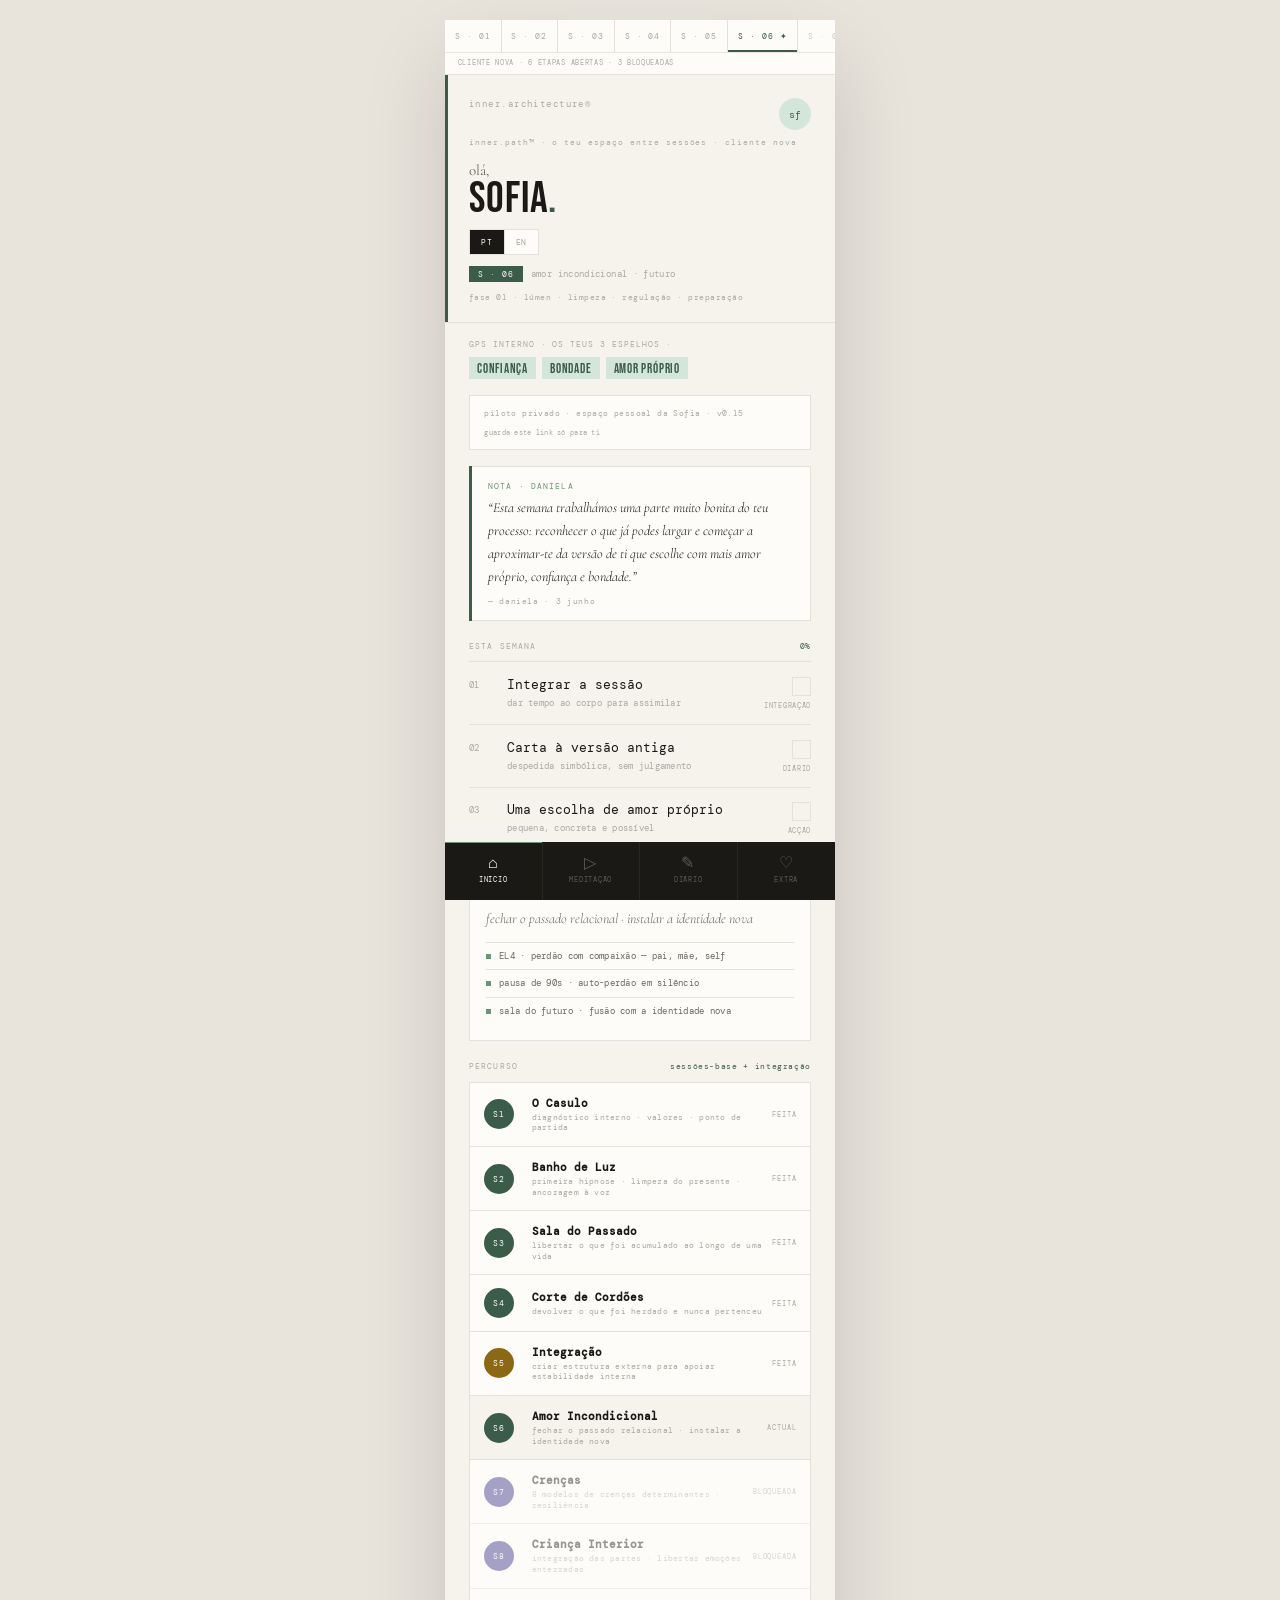
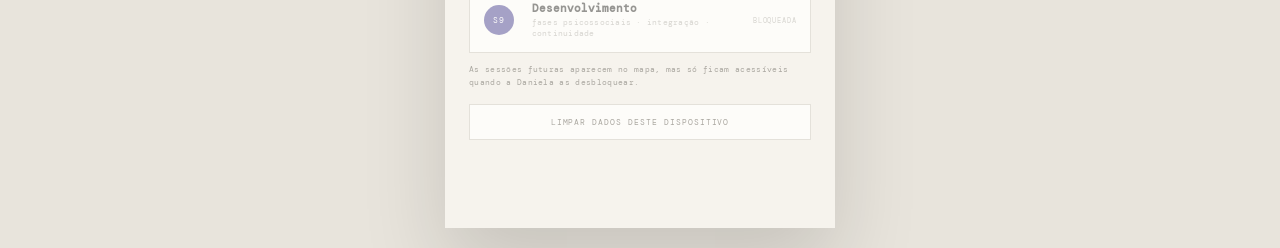
==== inner_path_v015_sofia_only/index.html @ 0f234f2d "Add files via upload" ====
<!DOCTYPE html>
<html lang="pt">
<head>
  <meta charset="UTF-8" />
  <meta name="viewport" content="width=device-width, initial-scale=1.0" />
  <meta name="robots" content="noindex, nofollow" />
  <title>inner.path™ · Sofia v0.15</title>
  <link rel="preconnect" href="https://fonts.googleapis.com" />
  <link rel="preconnect" href="https://fonts.gstatic.com" crossorigin />
  <link href="https://fonts.googleapis.com/css2?family=Bebas+Neue&family=DM+Mono:wght@300;400&family=Cormorant+Garamond:ital,wght@0,300;0,400;1,300;1,400&display=swap" rel="stylesheet" />
  <link rel="stylesheet" href="style.css" />
</head>
<body>
  <main class="shell" id="app" aria-live="polite"></main>
  <script src="data.js"></script>
  <script src="app.js"></script>
</body>
</html>
---- inner_path_v015_sofia_only/style.css ----
* { box-sizing: border-box; margin: 0; padding: 0; }
:root {
  --ink: #1A1916;
  --ink-mid: #6A6760;
  --ink-faint: #ABA8A1;
  --ink-ghost: #E4E1DA;
  --paper: #F6F3ED;
  --paper-white: #FDFCF9;
  --moss: #3B5C48;
  --moss-light: #D4E6DA;
  --moss-mid: #6B9478;
  --gold: #8B6914;
  --gold-light: #F5EDD4;
  --deep: #3C3489;
  --deep-light: #EEEDFE;
  --mono: 'DM Mono', monospace;
  --serif: 'Cormorant Garamond', serif;
  --display: 'Bebas Neue', sans-serif;
}

html { background: #E8E4DC; }
body {
  min-height: 100vh;
  display: flex;
  justify-content: center;
  padding: 1.25rem .65rem;
  background: #E8E4DC;
  color: var(--ink);
  font-family: var(--mono);
}
button, textarea, input { font: inherit; }
button { border: 0; background: none; color: inherit; cursor: pointer; }
button:disabled { cursor: default; }

.shell {
  width: min(100%, 390px);
  min-height: 820px;
  background: var(--paper);
  box-shadow: 0 40px 80px rgba(0,0,0,.14);
  position: relative;
  padding-bottom: 5.5rem;
  overflow: hidden;
}

.top-panel {
  display: block;
  background: var(--paper-white);
  border-bottom: 1px solid var(--ink-ghost);
  position: sticky;
  top: 0;
  z-index: 40;
}
.session-bar {
  display: flex;
  overflow-x: auto;
  scrollbar-width: none;
  scroll-snap-type: x proximity;
  -webkit-overflow-scrolling: touch;
}
.session-bar::-webkit-scrollbar { display: none; }
.session-tab {
  flex: 0 0 auto;
  min-width: 55px;
  scroll-snap-align: start;
  padding: .68rem .62rem;
  border-right: 1px solid var(--ink-ghost);
  font-size: 8px;
  letter-spacing: .12em;
  text-transform: uppercase;
  color: var(--ink-faint);
  position: relative;
}
.session-tab.is-active { color: var(--moss); }
.session-tab.is-active::after {
  content: "";
  position: absolute;
  left: 0;
  right: 0;
  bottom: 0;
  height: 2px;
  background: var(--moss);
}
.session-tab.is-current { color: var(--moss); }
.session-tab.is-locked { color: #d0ccc3; }
.session-drag-hint {
  padding: .35rem .8rem .42rem;
  border-top: 1px solid rgba(228,225,218,.75);
  color: var(--ink-faint);
  font-size: 7px;
  letter-spacing: .1em;
  text-transform: uppercase;
}
.language-toggle {
  display: inline-flex;
  border: 1px solid var(--ink-ghost);
  background: var(--paper-white);
}
.language-toggle button {
  padding: .43rem .6rem;
  min-width: 34px;
  font-size: 8px;
  letter-spacing: .08em;
  color: var(--ink-faint);
}
.language-toggle button + button { border-left: 1px solid var(--ink-ghost); }
.language-toggle button.is-active {
  background: var(--ink);
  color: var(--paper-white);
}
.header-language {
  margin-top: .6rem;
  margin-bottom: .25rem;
}

.header {
  padding: 1.45rem 1.5rem 1.15rem;
  border-bottom: 1px solid var(--ink-ghost);
  position: relative;
}
.header::before {
  content: "";
  position: absolute;
  left: 0;
  top: 0;
  bottom: 0;
  width: 3px;
  background: var(--moss);
}
.header.phase-integration::before { background: var(--gold); }
.header.phase-deep::before { background: var(--deep); }
.header-top { display: flex; justify-content: space-between; align-items: flex-start; margin-bottom: .45rem; }
.logo { font-size: 9px; letter-spacing: .16em; color: var(--ink-faint); text-transform: lowercase; }
.avatar {
  width: 32px;
  height: 32px;
  border-radius: 50%;
  display: flex;
  align-items: center;
  justify-content: center;
  background: var(--moss-light);
  color: var(--moss);
  font-size: 10px;
  text-transform: lowercase;
}
.product-line { font-size: 8px; letter-spacing: .12em; color: var(--ink-faint); text-transform: lowercase; margin-bottom: .85rem; }
.greeting-small { font-family: var(--serif); font-size: 15px; color: var(--ink-mid); }
.greeting-name {
  font-family: var(--display);
  font-size: 44px;
  line-height: .92;
  letter-spacing: .02em;
  font-weight: 400;
}
.greeting-name span { color: var(--moss); }
.week-tag { display: flex; gap: 8px; align-items: center; margin-top: .45rem; }
.week-pill { color: var(--paper-white); padding: 3px 9px; font-size: 8px; letter-spacing: .12em; text-transform: uppercase; background: var(--moss); }
.week-pill.phase-integration { background: var(--gold); }
.week-pill.phase-deep { background: var(--deep); }
.week-label { color: var(--ink-faint); font-size: 9px; letter-spacing: .04em; }
.phase-line-text { margin-top: .65rem; color: var(--ink-faint); font-size: 8px; letter-spacing: .06em; line-height: 1.45; text-transform: lowercase; }

.values-strip { margin: 1rem 1.5rem 0; }
.values-label { display: block; margin-bottom: .45rem; color: var(--ink-faint); font-size: 8px; letter-spacing: .12em; text-transform: uppercase; }
.values-list { display: flex; flex-wrap: wrap; gap: 6px; }
.value-pill { background: var(--moss-light); color: var(--moss); font-family: var(--display); font-size: 13px; letter-spacing: .06em; padding: 4px 8px 2px; text-transform: uppercase; }

.notice { margin: 1rem 1.5rem 0; padding: .7rem .9rem; background: var(--paper-white); border: 1px solid var(--ink-ghost); color: var(--ink-faint); font-size: 8px; letter-spacing: .05em; line-height: 1.5; }
.preview-note {
  background: var(--gold-light);
  border: 1px solid rgba(139,105,20,.25);
  padding: .75rem .9rem;
  display: flex;
  flex-direction: column;
  gap: .25rem;
}
.preview-note strong {
  color: var(--gold);
  font-size: 8px;
  letter-spacing: .14em;
  text-transform: uppercase;
}
.preview-note span {
  color: var(--ink-mid);
  font-size: 9px;
  line-height: 1.45;
  letter-spacing: .03em;
}
.message-banner { margin: 1rem 1.5rem 0; display: grid; grid-template-columns: 3px 1fr; }
.message-bar { background: var(--moss); }
.message-bar.phase-integration { background: var(--gold); }
.message-bar.phase-deep { background: var(--deep); }
.message-body { padding: .85rem 1rem; background: var(--paper-white); border: 1px solid var(--ink-ghost); border-left: 0; }
.message-label { margin-bottom: .35rem; color: var(--moss-mid); font-size: 8px; letter-spacing: .14em; text-transform: uppercase; }
.message-text { font-family: var(--serif); font-size: 14px; font-style: italic; font-weight: 300; line-height: 1.65; color: var(--ink); }
.message-signature { margin-top: .5rem; color: var(--ink-faint); font-size: 8px; letter-spacing: .08em; }

.section { margin: 1.25rem 1.5rem 0; }
.last-section { margin-bottom: 1rem; }
.section-head { display: flex; justify-content: space-between; gap: 1rem; align-items: baseline; margin-bottom: .65rem; }
.section-label { color: var(--ink-faint); font-size: 8px; letter-spacing: .14em; text-transform: uppercase; }
.section-value { color: var(--moss); font-size: 8px; letter-spacing: .08em; text-transform: lowercase; text-align: right; }

.empty-card, .extra-card, .journal-card, .info-card, .memory-card, .timeline-card, .breath-card {
  background: var(--paper-white);
  border: 1px solid var(--ink-ghost);
}
.empty-card { padding: 1rem; }
.empty-title { font-family: var(--display); font-size: 22px; letter-spacing: .05em; margin-bottom: .35rem; }
.empty-card p, .extra-card p, .breath-card p { font-family: var(--serif); font-size: 14px; font-weight: 300; line-height: 1.65; color: var(--ink-mid); }

.audio-shortcut {
  width: 100%;
  display: grid;
  grid-template-columns: 1fr auto;
  gap: 1rem;
  align-items: center;
  padding: 1rem;
  background: var(--ink);
  color: var(--paper-white);
  text-align: left;
}
.audio-shortcut-kicker, .audio-shortcut-detail { display: block; color: #6f6d67; font-size: 8px; letter-spacing: .12em; text-transform: uppercase; }
.audio-shortcut-title { display: block; font-family: var(--display); font-size: 22px; line-height: 1; letter-spacing: .05em; margin: .25rem 0; }
.audio-shortcut-play { border: 1px solid var(--moss-mid); border-radius: 50%; width: 46px; height: 46px; display: flex; align-items: center; justify-content: center; color: var(--moss-light); font-size: 8px; letter-spacing: .1em; text-transform: uppercase; }
.audio-card { background: var(--ink); padding: 1.1rem; color: var(--paper-white); }
.audio-kicker, .extra-kicker { color: var(--moss-mid); font-size: 8px; letter-spacing: .14em; text-transform: uppercase; margin-bottom: .55rem; }
.audio-card h2, .extra-card h2, .breath-card h2 { font-family: var(--display); font-size: 24px; line-height: 1; letter-spacing: .05em; margin-bottom: .35rem; font-weight: 400; }
.audio-card p { color: #77746d; font-size: 9px; letter-spacing: .06em; margin-bottom: .85rem; }
.spotify-player { border-radius: 0; background: #000; }

.task-list { border-top: 1px solid var(--ink-ghost); }
.task-card {
  width: 100%;
  display: grid;
  grid-template-columns: 28px 1fr auto;
  gap: 10px;
  align-items: start;
  padding: .9rem 0;
  border-bottom: 1px solid var(--ink-ghost);
  text-align: left;
}
.task-num { color: var(--ink-faint); font-size: 9px; padding-top: 2px; }
.task-title { display: block; font-size: 13px; color: var(--ink); margin-bottom: 3px; line-height: 1.3; }
.task-detail { display: block; color: var(--ink-faint); font-size: 9px; letter-spacing: .03em; line-height: 1.45; }
.task-meta { display: flex; flex-direction: column; align-items: flex-end; gap: 5px; }
.task-check { width: 19px; height: 19px; border: 1px solid var(--ink-ghost); display: flex; align-items: center; justify-content: center; color: transparent; transition: all .2s; }
.task-type { color: var(--ink-faint); font-size: 7px; letter-spacing: .1em; text-transform: uppercase; }
.task-card.is-done .task-check { color: white; background: var(--moss); border-color: var(--moss); }
.task-card.is-done .task-title { color: var(--ink-faint); text-decoration: line-through; }

.memory-card { padding: 1rem; }
.memory-title { font-family: var(--serif); font-size: 14px; font-style: italic; font-weight: 300; line-height: 1.55; color: var(--ink-mid); margin-bottom: .75rem; }
.mini-item { display: flex; align-items: flex-start; gap: 8px; padding: .42rem 0; border-top: 1px solid var(--ink-ghost); color: var(--ink-mid); font-size: 9px; letter-spacing: .03em; line-height: 1.45; }
.mini-item span { width: 5px; height: 5px; margin-top: 4px; flex: 0 0 auto; background: var(--moss-mid); }

.info-card { padding: 1rem; }
.info-intro { font-family: var(--serif); font-style: italic; font-weight: 300; font-size: 14px; margin-bottom: .8rem; color: var(--ink); }
.info-row { display: grid; grid-template-columns: 8px 1fr; gap: 9px; padding: .55rem 0; border-top: 1px solid var(--ink-ghost); }
.info-row > span { width: 6px; height: 6px; border: 1px solid var(--moss-mid); background: var(--moss-light); margin-top: 4px; }
.info-row strong { display: block; font-size: 10px; color: var(--ink-mid); letter-spacing: .03em; margin-bottom: 2px; }
.info-row small { display: block; font-size: 9px; color: var(--ink-faint); letter-spacing: .03em; line-height: 1.45; }

.journal-card { padding: 1rem; }
.journal-question { display: block; font-family: var(--serif); font-style: italic; font-size: 15px; font-weight: 300; line-height: 1.5; color: var(--ink); margin-bottom: .55rem; }
.journal-area { width: 100%; border: 0; border-bottom: 1px solid var(--ink-ghost); background: transparent; outline: 0; resize: vertical; min-height: 90px; margin-bottom: 1.1rem; padding: .2rem 0 .55rem; font-family: var(--serif); font-style: italic; font-size: 14px; line-height: 1.6; color: var(--ink); }
.journal-area::placeholder { color: var(--ink-faint); }

.extra-card, .breath-card { padding: 1rem; }
.tap-list { display: grid; gap: 6px; margin-top: .85rem; }
.tap-point { display: grid; grid-template-columns: 30px 1fr; gap: 8px; align-items: center; padding: .65rem .7rem; border: 1px solid var(--ink-ghost); text-align: left; font-size: 10px; color: var(--ink-mid); text-transform: lowercase; }
.tap-point span { color: var(--ink-faint); }
.tap-point.is-done { background: var(--moss-light); border-color: var(--moss-light); color: var(--moss); }

.breath-card { text-align: center; background: var(--ink); color: var(--paper-white); border-color: var(--ink); }
.breath-card p { color: #77746d; }
.breath-circle { width: 96px; height: 96px; border-radius: 50%; border: 1px solid #3A3A35; color: #77746d; margin: 1rem auto .85rem; display: flex; align-items: center; justify-content: center; font-size: 9px; letter-spacing: .12em; text-transform: uppercase; transition: all .4s; }
.breath-circle.inhale { transform: scale(1.12); border-color: var(--moss-mid); color: var(--moss-light); background: rgba(59,92,72,.14); }
.breath-days { display: flex; gap: 5px; justify-content: center; flex-wrap: wrap; }
.breath-day { width: 28px; height: 28px; border: 1px solid #3A3A35; color: #77746d; font-size: 8px; }
.breath-day.is-done { background: var(--moss); border-color: var(--moss); color: white; }

.radar-wrap { display: flex; justify-content: center; margin: 1rem 0; padding: .5rem; background: var(--paper); border: 1px solid var(--ink-ghost); }
#casulo-radar { width: 220px; height: 220px; }
.radar-grid circle, .radar-grid line { fill: none; stroke: var(--ink-ghost); stroke-width: .8; }
.radar-shape { fill: rgba(59,92,72,.22); stroke: var(--moss); stroke-width: 1.5; }
.radar-center { fill: var(--moss); }
.slider-list { display: grid; gap: .65rem; margin-top: .85rem; }
.slider-row { display: grid; grid-template-columns: 1fr 100px 24px; gap: 8px; align-items: center; font-size: 8px; letter-spacing: .05em; color: var(--ink-mid); text-transform: uppercase; }
.slider-row input { width: 100%; accent-color: var(--moss); }
.slider-row strong { color: var(--moss); text-align: right; font-size: 9px; }
.photo-note { margin-top: 1rem; padding: .75rem; border: 1px solid var(--ink-ghost); background: var(--paper); }
.photo-note strong { display: block; font-size: 8px; letter-spacing: .12em; text-transform: uppercase; color: var(--moss); margin-bottom: .3rem; }
.photo-note span, .mini-note { display: block; color: var(--ink-faint); font-size: 8px; letter-spacing: .04em; line-height: 1.55; }

.phrase-grid { display: grid; grid-template-columns: 1fr 1fr; gap: 7px; margin-top: .9rem; }
.phrase-btn { border: 1px solid var(--ink-ghost); padding: .8rem .5rem; font-family: var(--serif); font-size: 15px; font-style: italic; color: var(--ink-mid); }
.phrase-btn.is-done { background: var(--moss-light); border-color: var(--moss-light); color: var(--moss); }
.continuity-grid { display: grid; grid-template-columns: repeat(6, 1fr); gap: 5px; margin-top: 1rem; }
.day-cell { aspect-ratio: 1 / 1; border: 1px solid var(--ink-ghost); color: var(--ink-faint); font-size: 8px; }
.day-cell.is-done { background: var(--moss); border-color: var(--moss); color: white; }

.timeline-card { overflow: hidden; }
.timeline-item { width: 100%; display: grid; grid-template-columns: 38px 1fr auto; gap: 10px; align-items: center; padding: .8rem .85rem; border-bottom: 1px solid var(--ink-ghost); text-align: left; background: var(--paper-white); }
.timeline-item:last-child { border-bottom: 0; }
.timeline-item.locked { opacity: .45; }
.timeline-item.is-active { background: var(--paper); }
.timeline-dot { width: 30px; height: 30px; border-radius: 50%; display: flex; align-items: center; justify-content: center; background: var(--moss); color: white; font-size: 8px; letter-spacing: .05em; }
.timeline-dot.phase-integration { background: var(--gold); }
.timeline-dot.phase-deep { background: var(--deep); }
.timeline-copy strong { display: block; font-size: 11px; color: var(--ink); margin-bottom: 2px; }
.timeline-copy small { display: block; font-size: 8px; color: var(--ink-faint); letter-spacing: .03em; line-height: 1.35; }
.timeline-status { color: var(--ink-faint); font-size: 7px; letter-spacing: .12em; text-transform: uppercase; }
.timeline-card + .mini-note { margin-top: .65rem; }

.clear-section { margin-top: .9rem; }
.clear-btn { width: 100%; border: 1px solid var(--ink-ghost); padding: .75rem .5rem; color: var(--ink-faint); font-size: 8px; letter-spacing: .12em; text-transform: uppercase; background: var(--paper-white); }

.bottom-nav {
  position: fixed;
  left: 50%;
  bottom: 0;
  transform: translateX(-50%);
  width: min(100%, 390px);
  display: grid;
  grid-template-columns: repeat(4,1fr);
  background: var(--ink);
  z-index: 80;
}
.nav-button { padding: .8rem .2rem 1rem; color: #5A5A55; border-right: 1px solid #282720; font-size: 7px; letter-spacing: .11em; text-transform: uppercase; display: flex; flex-direction: column; gap: 4px; align-items: center; }
.nav-button:last-child { border-right: 0; }
.nav-button span { font-size: 16px; line-height: 1; }
.nav-button.is-active { color: var(--paper-white); box-shadow: inset 0 1px 0 var(--moss-mid); }

@media (max-width: 420px) {
  body { padding: 0; }
  .shell { width: 100%; min-height: 100vh; box-shadow: none; }
  .bottom-nav { width: 100%; }
}

.sub-block {
  margin-top: 1rem;
  padding-top: 1rem;
  border-top: 1px solid var(--ink-ghost);
}
.sub-block h3 {
  font-size: 8px;
  letter-spacing: .14em;
  text-transform: uppercase;
  color: var(--moss);
  margin-bottom: .6rem;
  font-weight: 400;
}
.continuity-card .sub-block h3 { color: var(--deep); }
.journal-area.compact { margin-top: .35rem; margin-bottom: 0; }

/* v0.8 · dois modos de entrada */
.notice-line { margin-bottom: .55rem; }
.client-switcher { display: flex; gap: 6px; flex-wrap: wrap; }
.client-chip {
  border: 1px solid var(--ink-ghost);
  background: var(--paper);
  color: var(--ink-faint);
  padding: .45rem .55rem;
  font-size: 7px;
  letter-spacing: .1em;
  text-transform: uppercase;
}
.client-chip.is-active {
  background: var(--ink);
  border-color: var(--ink);
  color: var(--paper-white);
}
.phrase-static {
  border: 1px solid var(--ink-ghost);
  padding: .8rem .5rem;
  font-family: var(--serif);
  font-size: 15px;
  font-style: italic;
  color: var(--ink-mid);
  background: var(--paper);
  line-height: 1.25;
}
.first-sub-block { margin-top: 0; padding-top: 0; border-top: 0; }
.reconnect-card .sub-block h3 { color: var(--gold); }

.sub-help { font-family: var(--mono); font-size: 9px; letter-spacing: .03em; line-height: 1.55; color: var(--ink-faint); margin: -.2rem 0 .75rem; }
.inner-photo-block { margin: 1rem 0 1.2rem; padding: 1rem; border: 1px solid var(--ink-ghost); background: var(--paper-white); }
.photo-upload-box { display: flex; min-height: 132px; border: 1px dashed var(--ink-ghost); align-items: center; justify-content: center; flex-direction: column; gap: .5rem; cursor: pointer; color: var(--ink-faint); font-family: var(--mono); font-size: 9px; letter-spacing: .08em; text-transform: uppercase; overflow: hidden; position: relative; }
.photo-upload-box input { display: none; }
.photo-upload-box img { display: none; max-width: 100%; max-height: 220px; object-fit: contain; }
.photo-upload-box img.is-visible { display: block; }
.inner-photo-block small { display: block; margin-top: .55rem; font-family: var(--mono); font-size: 8px; line-height: 1.5; letter-spacing: .04em; color: var(--ink-faint); }

.client-link-line {
  margin-top: 0.55rem;
  font-family: var(--mono);
  font-size: 7px;
  line-height: 1.45;
  letter-spacing: .04em;
  color: var(--ink-faint);
  word-break: break-all;
}
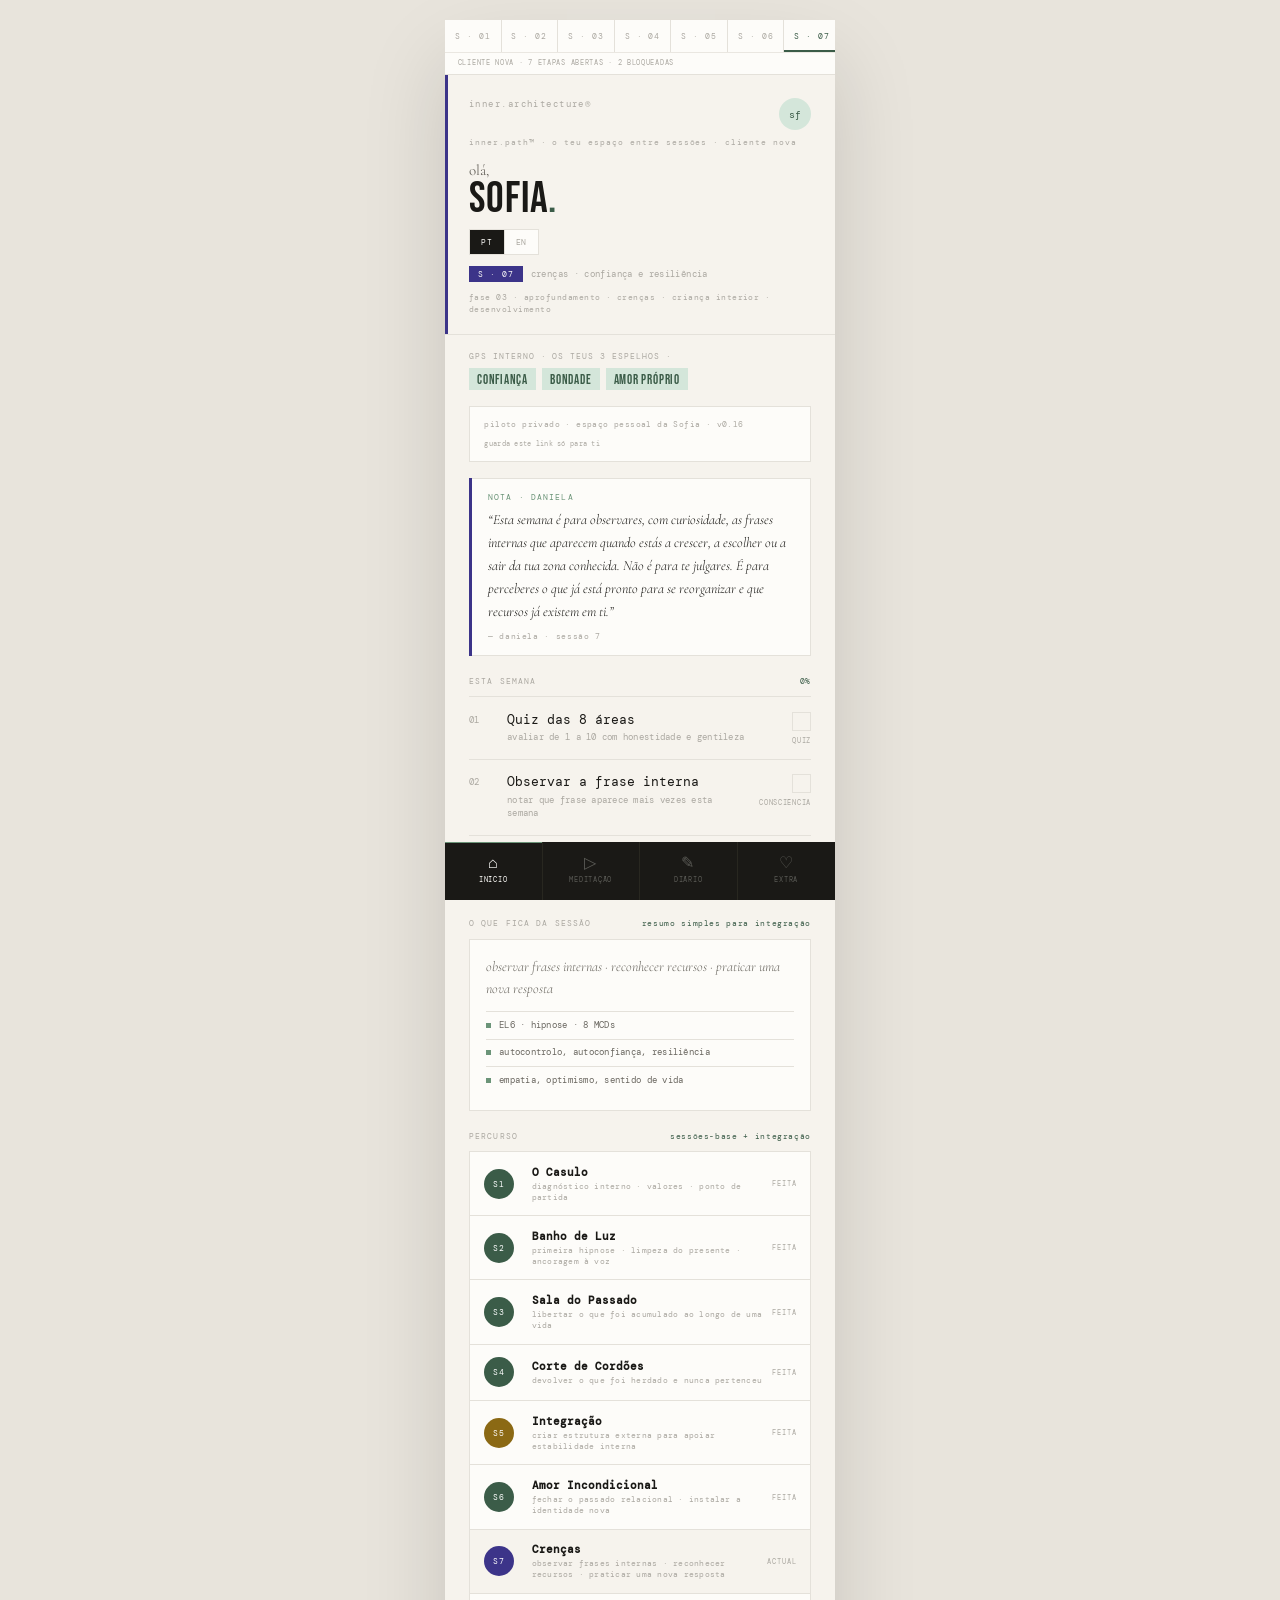
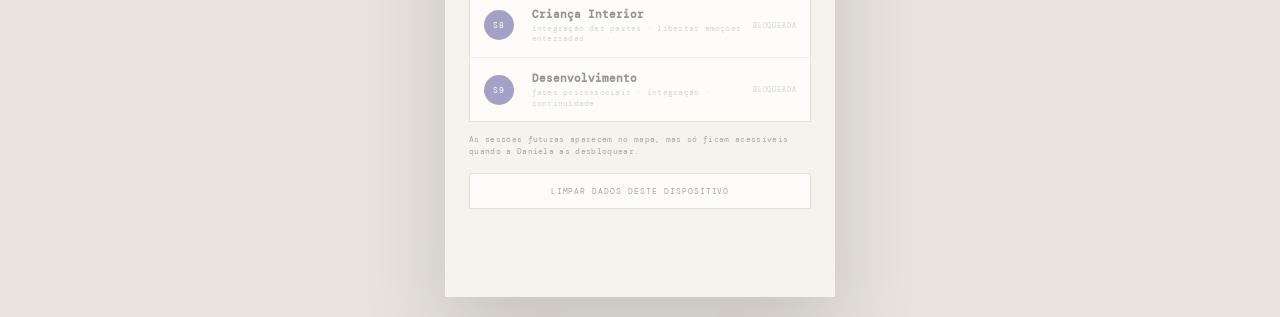
==== commit b8463710: "Update index.html" ====
--- a/inner_path_v015_sofia_only/index.html
+++ b/inner_path_v015_sofia_only/index.html
@@ -12,7 +12,6 @@
 </head>
 <body>
   <main class="shell" id="app" aria-live="polite"></main>
-  <script src="data.js"></script>
-  <script src="app.js"></script>
+<script src="data.js?v=16"></script>  <script src="app.js"></script>
 </body>
 </html>
